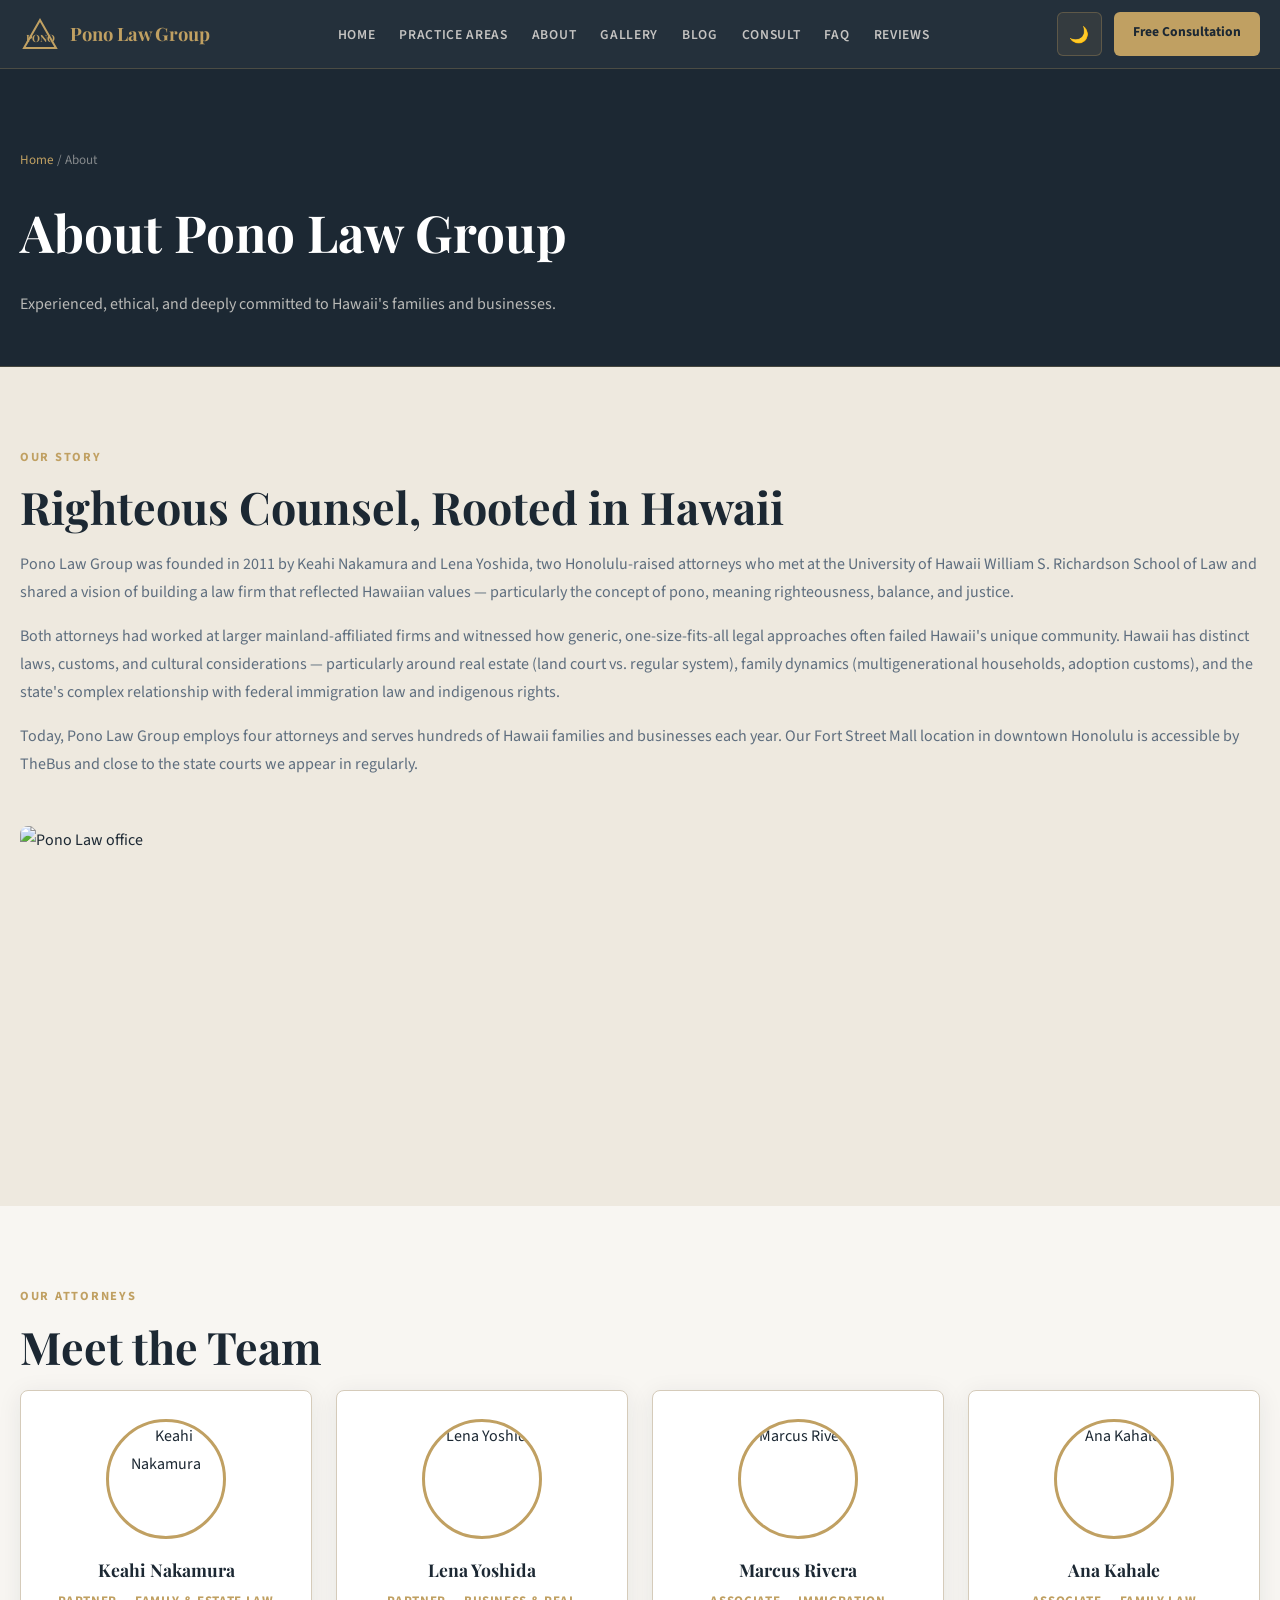
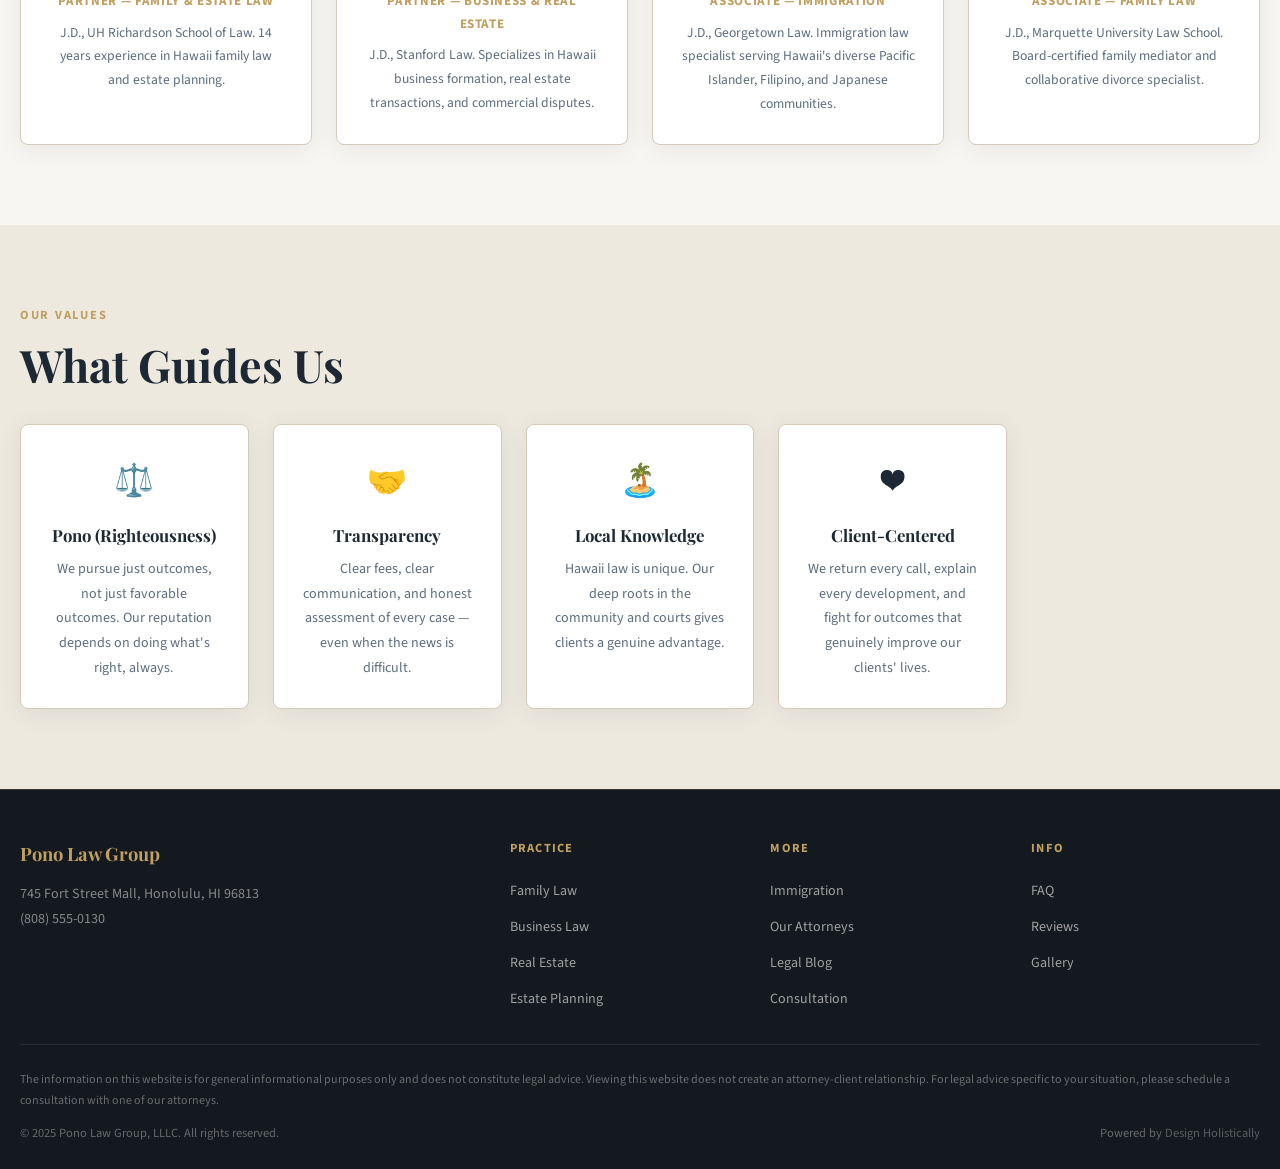
==== about.html @ 9514b001 "Initial commit: Pono Law Group — Hawaii legal services sample site (Honolulu, Oahu)" ====
<!DOCTYPE html>
<html lang="en" data-theme="light">
<head>
<meta charset="UTF-8"><meta name="viewport" content="width=device-width, initial-scale=1.0">
<title>About Our Attorneys — Pono Law Group | Honolulu, Hawaii</title>
<meta name="description" content="Meet the attorneys at Pono Law Group — experienced Honolulu lawyers serving Hawaii's families and businesses.">
<meta property="og:title" content="About Our Attorneys — Pono Law Group">
<meta property="og:type" content="website">
<link rel="stylesheet" href="css/style.css">
<script type="application/ld+json">{"@context":"https://schema.org","@type":"LegalService","name":"Pono Law Group","description":"Righteous counsel for island families and businesses","telephone":"(808) 555-0130","address":{"@type":"PostalAddress","streetAddress":"745 Fort Street Mall","addressLocality":"Honolulu","addressRegion":"HI","postalCode":"96813"},"priceRange":"$$"}</script>
</head>
<body>
<header class="site-header">
  <div class="header-inner">
    <a href="index.html" class="logo-wrap"><svg width="40" height="36" viewBox="0 0 40 36" fill="none">
  <path d="M4 32 L20 4 L36 32 Z" stroke="#C0A062" stroke-width="2" fill="none"/>
  <text x="20" y="26" text-anchor="middle" font-family="Playfair Display,serif" font-weight="700" font-size="10" fill="#C0A062">PONO</text>
</svg><span>Pono Law Group</span></a>
    <nav><ul class="nav-links" id="nav-links">
      <li><a href="index.html">Home</a></li><li><a href="services.html">Practice Areas</a></li><li><a href="about.html">About</a></li><li><a href="gallery.html">Gallery</a></li><li><a href="blog.html">Blog</a></li><li><a href="booking.html">Consult</a></li><li><a href="faq.html">FAQ</a></li><li><a href="reviews.html">Reviews</a></li>
    </ul></nav>
    <div class="header-actions">
      <button id="theme-toggle" class="btn-theme">🌙</button>
      <a href="booking.html" class="btn-book">Free Consultation</a>
      <button class="hamburger" id="hamburger" aria-label="Menu" aria-expanded="false"><span></span><span></span><span></span></button>
    </div>
  </div>
</header>
<main>

  <div class="page-hero"><div class="section-inner">
    <div class="breadcrumb"><a href="index.html">Home</a> / About</div>
    <h1>About Pono Law Group</h1>
    <p>Experienced, ethical, and deeply committed to Hawaii's families and businesses.</p>
  </div></div>
  <section class="section section-alt"><div class="section-inner">
    <div style="display:grid;gap:3rem;">
      <div class="reveal">
        <div class="section-label">Our Story</div>
        <h2 class="section-title">Righteous Counsel, Rooted in Hawaii</h2>
        <p style="color:var(--text-muted);margin-bottom:1rem;">Pono Law Group was founded in 2011 by Keahi Nakamura and Lena Yoshida, two Honolulu-raised attorneys who met at the University of Hawaii William S. Richardson School of Law and shared a vision of building a law firm that reflected Hawaiian values — particularly the concept of pono, meaning righteousness, balance, and justice.</p>
        <p style="color:var(--text-muted);margin-bottom:1rem;">Both attorneys had worked at larger mainland-affiliated firms and witnessed how generic, one-size-fits-all legal approaches often failed Hawaii's unique community. Hawaii has distinct laws, customs, and cultural considerations — particularly around real estate (land court vs. regular system), family dynamics (multigenerational households, adoption customs), and the state's complex relationship with federal immigration law and indigenous rights.</p>
        <p style="color:var(--text-muted);">Today, Pono Law Group employs four attorneys and serves hundreds of Hawaii families and businesses each year. Our Fort Street Mall location in downtown Honolulu is accessible by TheBus and close to the state courts we appear in regularly.</p>
      </div>
      <img src="https://picsum.photos/760/360?random=517" alt="Pono Law office" style="border-radius:8px;width:100%;height:300px;object-fit:cover;" class="reveal">
    </div>
  </div></section>
  <section class="section"><div class="section-inner">
    <div class="section-label reveal">Our Attorneys</div>
    <h2 class="section-title reveal">Meet the Team</h2>
    <div class="team-grid">
      <div class="team-card reveal"><img src="https://picsum.photos/120/120?random=518" alt="Keahi Nakamura"><h3>Keahi Nakamura</h3><div class="title">Partner — Family & Estate Law</div><p>J.D., UH Richardson School of Law. 14 years experience in Hawaii family law and estate planning.</p></div>
      <div class="team-card reveal"><img src="https://picsum.photos/120/120?random=519" alt="Lena Yoshida"><h3>Lena Yoshida</h3><div class="title">Partner — Business & Real Estate</div><p>J.D., Stanford Law. Specializes in Hawaii business formation, real estate transactions, and commercial disputes.</p></div>
      <div class="team-card reveal"><img src="https://picsum.photos/120/120?random=520" alt="Marcus Rivera"><h3>Marcus Rivera</h3><div class="title">Associate — Immigration</div><p>J.D., Georgetown Law. Immigration law specialist serving Hawaii's diverse Pacific Islander, Filipino, and Japanese communities.</p></div>
      <div class="team-card reveal"><img src="https://picsum.photos/120/120?random=521" alt="Ana Kahale"><h3>Ana Kahale</h3><div class="title">Associate — Family Law</div><p>J.D., Marquette University Law School. Board-certified family mediator and collaborative divorce specialist.</p></div>
    </div>
  </div></section>
  <section class="section section-alt"><div class="section-inner">
    <div class="section-label reveal">Our Values</div>
    <h2 class="section-title reveal">What Guides Us</h2>
    <div class="values-grid">
      <div class="value-card reveal"><div class="value-icon">⚖️</div><h3>Pono (Righteousness)</h3><p>We pursue just outcomes, not just favorable outcomes. Our reputation depends on doing what's right, always.</p></div>
      <div class="value-card reveal"><div class="value-icon">🤝</div><h3>Transparency</h3><p>Clear fees, clear communication, and honest assessment of every case — even when the news is difficult.</p></div>
      <div class="value-card reveal"><div class="value-icon">🏝️</div><h3>Local Knowledge</h3><p>Hawaii law is unique. Our deep roots in the community and courts gives clients a genuine advantage.</p></div>
      <div class="value-card reveal"><div class="value-icon">❤️</div><h3>Client-Centered</h3><p>We return every call, explain every development, and fight for outcomes that genuinely improve our clients' lives.</p></div>
    </div>
  </div></section>

</main>
<footer class="site-footer">
  <div class="footer-inner">
    <div class="footer-brand"><div class="logo-wrap" style="color:var(--accent);">Pono Law Group</div><p>745 Fort Street Mall, Honolulu, HI 96813<br>(808) 555-0130</p></div>
    <div class="footer-col"><h4>Practice</h4><ul><li><a href="services.html">Family Law</a></li><li><a href="services.html">Business Law</a></li><li><a href="services.html">Real Estate</a></li><li><a href="services.html">Estate Planning</a></li></ul></div>
    <div class="footer-col"><h4>More</h4><ul><li><a href="services.html">Immigration</a></li><li><a href="about.html">Our Attorneys</a></li><li><a href="blog.html">Legal Blog</a></li><li><a href="booking.html">Consultation</a></li></ul></div>
    <div class="footer-col"><h4>Info</h4><ul><li><a href="faq.html">FAQ</a></li><li><a href="reviews.html">Reviews</a></li><li><a href="gallery.html">Gallery</a></li></ul></div>
  </div>
  <div class="footer-disclaimer">The information on this website is for general informational purposes only and does not constitute legal advice. Viewing this website does not create an attorney-client relationship. For legal advice specific to your situation, please schedule a consultation with one of our attorneys.</div>
  <div class="footer-bottom">
    <span>© 2025 Pono Law Group, LLLC. All rights reserved.</span>
    <span>Powered by <a href="https://designholistically.com" target="_blank" rel="noopener">Design Holistically</a></span>
  </div>
</footer>
<button class="back-to-top" id="back-to-top" aria-label="Back to top">↑</button>
<script src="js/main.js"></script>
</body>
</html>
---- css/style.css ----
@import url('https://fonts.googleapis.com/css2?family=Playfair+Display:ital,wght@0,400;0,600;0,700;1,400&family=Source+Sans+3:wght@400;600;700&display=swap');
:root {
  --primary: #1C2833;
  --accent: #C0A062;
  --bg: #F8F6F2;
  --bg2: #EEE9DF;
  --text: #1C2833;
  --text-muted: #5D6D7E;
  --border: #D5CBBA;
  --white: #ffffff;
  --shadow: 0 4px 24px rgba(28,40,51,0.08);
  --radius: 8px;
  --font-heading: 'Playfair Display', serif;
  --font-body: 'Source Sans 3', sans-serif;
  --transition: all 0.3s ease;
}
[data-theme="dark"] {
  --bg: #131920;
  --bg2: #1A2230;
  --text: #EDE9E3;
  --text-muted: #9AA5B1;
  --border: #2D3E50;
  --white: #1A2230;
  --shadow: 0 4px 24px rgba(0,0,0,0.45);
}
*, *::before, *::after { box-sizing: border-box; margin: 0; padding: 0; }
html { scroll-behavior: smooth; }
body { font-family: var(--font-body); background: var(--bg); color: var(--text); line-height: 1.75; transition: background 0.3s, color 0.3s; }
img { max-width: 100%; display: block; }
a { color: var(--primary); text-decoration: none; }
.site-header { position: sticky; top: 0; z-index: 100; background: rgba(28,40,51,0.96); backdrop-filter: blur(12px); border-bottom: 1px solid rgba(192,160,98,0.25); padding: 0 1.25rem; }
.header-inner { max-width: 1280px; margin: 0 auto; display: flex; align-items: center; justify-content: space-between; height: 68px; }
.logo-wrap { display: flex; align-items: center; gap: 0.6rem; font-family: var(--font-heading); font-size: 1.15rem; font-weight: 700; color: var(--accent); }
.nav-links { display: flex; gap: 1.5rem; list-style: none; }
.nav-links a { font-size: 0.85rem; font-weight: 600; color: rgba(237,233,227,0.8); letter-spacing: 0.05em; text-transform: uppercase; transition: color 0.2s; }
.nav-links a:hover { color: var(--accent); }
.header-actions { display: flex; align-items: center; gap: 0.75rem; }
.btn-theme { background: rgba(192,160,98,0.1); border: 1px solid rgba(192,160,98,0.3); border-radius: 6px; padding: 0.4rem 0.7rem; cursor: pointer; color: var(--accent); font-size: 1rem; min-width: 44px; min-height: 44px; transition: var(--transition); }
.btn-book { background: var(--accent); color: var(--primary); border: none; border-radius: 6px; padding: 0.5rem 1.2rem; font-weight: 700; cursor: pointer; font-size: 0.85rem; min-height: 44px; transition: var(--transition); font-family: var(--font-body); }
.btn-book:hover { background: #D4B070; }
.hamburger { display: none; flex-direction: column; gap: 5px; background: none; border: none; cursor: pointer; padding: 0.5rem; min-width: 44px; min-height: 44px; justify-content: center; align-items: center; }
.hamburger span { width: 24px; height: 2px; background: var(--accent); border-radius: 2px; transition: var(--transition); }
@media (max-width: 768px) { .nav-links { display: none; flex-direction: column; position: absolute; top: 68px; left: 0; right: 0; background: #1C2833; border-bottom: 1px solid rgba(192,160,98,0.25); padding: 1rem 1.25rem; gap: 0.5rem; } .nav-links.open { display: flex; } .hamburger { display: flex; } .btn-book { display: none; } }
.hero { position: relative; min-height: 88vh; display: flex; align-items: center; background: #1C2833; overflow: hidden; }
.hero-bg { position: absolute; inset: 0; }
.hero-bg img { width: 100%; height: 100%; object-fit: cover; opacity: 0.25; }
.hero-decor { position: absolute; bottom: 0; left: 0; right: 0; height: 3px; background: linear-gradient(90deg, transparent, var(--accent), transparent); }
.hero-content { position: relative; z-index: 2; max-width: 1280px; margin: 0 auto; padding: 4rem 1.25rem; }
.hero-badge { display: inline-block; background: rgba(192,160,98,0.15); color: var(--accent); border: 1px solid rgba(192,160,98,0.35); border-radius: 4px; padding: 0.3rem 1rem; font-size: 0.78rem; font-weight: 700; letter-spacing: 0.1em; text-transform: uppercase; margin-bottom: 1.5rem; }
.hero h1 { font-family: var(--font-heading); font-size: clamp(2.5rem, 6vw, 4.5rem); font-weight: 700; color: #fff; line-height: 1.1; margin-bottom: 1.25rem; max-width: 740px; }
.hero h1 em { color: var(--accent); font-style: italic; }
.hero p { font-size: 1.1rem; color: rgba(237,233,227,0.8); max-width: 560px; margin-bottom: 2rem; }
.hero-cta { display: flex; gap: 1rem; flex-wrap: wrap; }
.btn-primary { background: var(--accent); color: var(--primary); border: none; border-radius: 6px; padding: 0.85rem 2rem; font-weight: 700; font-size: 1rem; cursor: pointer; transition: var(--transition); min-height: 44px; display: inline-flex; align-items: center; gap: 0.5rem; }
.btn-primary:hover { background: #D4B070; }
.btn-secondary { background: transparent; color: #fff; border: 1px solid rgba(255,255,255,0.4); border-radius: 6px; padding: 0.85rem 2rem; font-weight: 700; font-size: 1rem; cursor: pointer; transition: var(--transition); min-height: 44px; display: inline-flex; align-items: center; }
.btn-secondary:hover { border-color: var(--accent); color: var(--accent); }
.section { padding: 5rem 1.25rem; }
.section-inner { max-width: 1280px; margin: 0 auto; }
.section-label { font-size: 0.78rem; font-weight: 700; letter-spacing: 0.14em; text-transform: uppercase; color: var(--accent); margin-bottom: 0.75rem; }
.section-title { font-family: var(--font-heading); font-size: clamp(1.8rem, 4vw, 2.8rem); font-weight: 700; color: var(--text); line-height: 1.2; margin-bottom: 1rem; }
.section-sub { font-size: 1rem; color: var(--text-muted); max-width: 600px; margin-bottom: 3rem; }
.section-alt { background: var(--bg2); }
.services-grid { display: grid; grid-template-columns: repeat(auto-fill, minmax(280px, 1fr)); gap: 1.5rem; }
.service-card { background: var(--white); border: 1px solid var(--border); border-radius: var(--radius); overflow: hidden; transition: var(--transition); box-shadow: var(--shadow); }
.service-card:hover { transform: translateY(-3px); border-color: var(--accent); }
.service-card img { width: 100%; height: 190px; object-fit: cover; }
.service-card-body { padding: 1.5rem; }
.service-card h3 { font-family: var(--font-heading); font-size: 1.15rem; color: var(--text); margin-bottom: 0.4rem; }
.service-card p { font-size: 0.9rem; color: var(--text-muted); margin-bottom: 0.75rem; }
.service-price { font-size: 0.95rem; font-weight: 700; color: var(--accent); }
.testimonials-grid { display: grid; grid-template-columns: repeat(auto-fill, minmax(280px, 1fr)); gap: 1.5rem; }
.testimonial-card { background: var(--white); border: 1px solid var(--border); border-radius: var(--radius); padding: 2rem; box-shadow: var(--shadow); }
.stars { color: var(--accent); font-size: 1.1rem; margin-bottom: 0.75rem; }
.testimonial-text { font-style: italic; font-family: var(--font-heading); color: var(--text-muted); font-size: 0.97rem; margin-bottom: 1.25rem; line-height: 1.6; }
.testimonial-author { display: flex; align-items: center; gap: 0.75rem; }
.testimonial-author img { width: 44px; height: 44px; border-radius: 50%; object-fit: cover; }
.testimonial-author strong { display: block; font-size: 0.88rem; color: var(--text); }
.testimonial-author span { font-size: 0.78rem; color: var(--text-muted); }
.cta-banner { background: #1C2833; color: #fff; padding: 4.5rem 1.25rem; text-align: center; border-top: 1px solid rgba(192,160,98,0.3); }
.cta-banner h2 { font-family: var(--font-heading); font-size: clamp(1.8rem, 3vw, 2.8rem); margin-bottom: 1rem; }
.cta-banner p { font-size: 1rem; color: rgba(237,233,227,0.7); margin-bottom: 2rem; max-width: 500px; margin-left: auto; margin-right: auto; }
.gallery-grid { display: grid; grid-template-columns: repeat(2, 1fr); gap: 1rem; }
@media (min-width: 768px) { .gallery-grid { grid-template-columns: repeat(3, 1fr); } }
@media (min-width: 1280px) { .gallery-grid { grid-template-columns: repeat(4, 1fr); } }
.gallery-item { border-radius: var(--radius); overflow: hidden; aspect-ratio: 1; cursor: pointer; }
.gallery-item img { width: 100%; height: 100%; object-fit: cover; transition: transform 0.4s; }
.gallery-item:hover img { transform: scale(1.05); }
.blog-grid { display: grid; grid-template-columns: repeat(auto-fill, minmax(300px, 1fr)); gap: 1.5rem; }
.blog-card { background: var(--white); border: 1px solid var(--border); border-radius: var(--radius); overflow: hidden; transition: var(--transition); box-shadow: var(--shadow); }
.blog-card:hover { transform: translateY(-3px); border-color: var(--accent); }
.blog-card img { width: 100%; height: 190px; object-fit: cover; }
.blog-card-body { padding: 1.5rem; }
.blog-tag { font-size: 0.72rem; font-weight: 700; letter-spacing: 0.1em; text-transform: uppercase; color: var(--accent); margin-bottom: 0.5rem; }
.blog-card h3 { font-family: var(--font-heading); font-size: 1.05rem; color: var(--text); margin-bottom: 0.4rem; line-height: 1.35; }
.blog-card p { font-size: 0.88rem; color: var(--text-muted); margin-bottom: 0.75rem; }
.blog-meta { font-size: 0.78rem; color: var(--text-muted); }
.read-more { color: var(--accent); font-weight: 700; font-size: 0.88rem; }
.blog-post { max-width: 760px; margin: 0 auto; padding: 3rem 1.25rem; }
.blog-post h1 { font-family: var(--font-heading); font-size: clamp(1.8rem, 4vw, 2.8rem); color: var(--text); margin-bottom: 1rem; line-height: 1.2; }
.blog-post .meta { font-size: 0.82rem; color: var(--text-muted); margin-bottom: 2rem; }
.blog-post img { border-radius: var(--radius); margin: 2rem 0; width: 100%; height: 380px; object-fit: cover; }
.blog-post h2 { font-family: var(--font-heading); font-size: 1.55rem; color: var(--text); margin: 2rem 0 0.75rem; }
.blog-post p { font-size: 1rem; color: var(--text-muted); margin-bottom: 1.25rem; }
.blog-post ul { margin: 1rem 0 1.5rem 1.5rem; color: var(--text-muted); }
.blog-post ul li { margin-bottom: 0.5rem; }
.disclaimer { background: var(--bg2); border: 1px solid var(--border); border-radius: var(--radius); padding: 1.25rem 1.5rem; font-size: 0.85rem; color: var(--text-muted); margin-top: 2rem; font-style: italic; }
.booking-section { max-width: 680px; margin: 0 auto; padding: 3rem 1.25rem; }
.step-indicator { display: flex; gap: 0.5rem; margin-bottom: 2.5rem; }
.step { flex: 1; height: 4px; border-radius: 2px; background: var(--border); transition: var(--transition); }
.step.active { background: var(--accent); }
.step.done { background: var(--primary); }
.form-group { margin-bottom: 1.5rem; }
.form-group label { display: block; font-weight: 700; font-size: 0.88rem; margin-bottom: 0.5rem; color: var(--text); }
.form-group input, .form-group select, .form-group textarea { width: 100%; padding: 0.75rem 1rem; border: 1px solid var(--border); border-radius: 6px; font-family: var(--font-body); font-size: 0.95rem; background: var(--bg); color: var(--text); transition: border-color 0.2s; min-height: 44px; }
.form-group input:focus, .form-group select:focus, .form-group textarea:focus { outline: none; border-color: var(--accent); }
.form-group textarea { min-height: 130px; resize: vertical; }
.form-nav { display: flex; gap: 1rem; justify-content: space-between; margin-top: 2rem; }
.booking-step { display: none; }
.booking-step.active { display: block; }
.service-option { border: 1px solid var(--border); border-radius: var(--radius); padding: 1.25rem; cursor: pointer; transition: var(--transition); margin-bottom: 0.75rem; }
.service-option:hover, .service-option.selected { border-color: var(--accent); background: rgba(192,160,98,0.05); }
.service-option h3 { font-family: var(--font-heading); font-size: 1rem; color: var(--text); }
.service-option p { font-size: 0.85rem; color: var(--text-muted); }
.confirmation-box { background: var(--bg2); border: 1px solid var(--border); border-radius: var(--radius); padding: 2rem; text-align: center; }
.confirmation-box .check { font-size: 3rem; margin-bottom: 1rem; }
.confirmation-box h2 { font-family: var(--font-heading); font-size: 1.8rem; color: var(--primary); margin-bottom: 0.5rem; }
.admin-login { max-width: 400px; margin: 6rem auto; padding: 0 1.25rem; }
.admin-card { background: var(--white); border: 1px solid var(--border); border-radius: var(--radius); padding: 2.5rem; box-shadow: var(--shadow); }
.admin-card h1 { font-family: var(--font-heading); font-size: 1.8rem; color: var(--text); margin-bottom: 0.5rem; }
.admin-card p { font-size: 0.88rem; color: var(--text-muted); margin-bottom: 2rem; }
.admin-dash { display: none; max-width: 1200px; margin: 0 auto; padding: 2rem 1.25rem; }
.stats-grid { display: grid; grid-template-columns: repeat(2, 1fr); gap: 1rem; margin-bottom: 2rem; }
@media (min-width: 768px) { .stats-grid { grid-template-columns: repeat(4, 1fr); } }
.stat-card { background: var(--white); border: 1px solid var(--border); border-radius: var(--radius); padding: 1.5rem; text-align: center; box-shadow: var(--shadow); }
.stat-card .stat-num { font-family: var(--font-heading); font-size: 2.2rem; font-weight: 700; color: var(--accent); }
.stat-card .stat-label { font-size: 0.82rem; color: var(--text-muted); margin-top: 0.25rem; }
.admin-table-wrap { background: var(--white); border: 1px solid var(--border); border-radius: var(--radius); padding: 1.5rem; box-shadow: var(--shadow); margin-bottom: 1.5rem; overflow-x: auto; }
.admin-table-wrap h2 { font-family: var(--font-heading); font-size: 1.2rem; margin-bottom: 1rem; color: var(--text); }
table { width: 100%; border-collapse: collapse; font-size: 0.88rem; }
th { text-align: left; padding: 0.6rem 0.75rem; background: var(--bg2); font-weight: 700; font-size: 0.78rem; text-transform: uppercase; letter-spacing: 0.05em; color: var(--text-muted); }
td { padding: 0.7rem 0.75rem; border-top: 1px solid var(--border); color: var(--text); }
.badge { display: inline-block; padding: 0.2rem 0.6rem; border-radius: 12px; font-size: 0.75rem; font-weight: 700; }
.badge-green { background: #D1FAE5; color: #065F46; }
.badge-yellow { background: #FEF3C7; color: #92400E; }
.badge-red { background: #FEE2E2; color: #991B1B; }
.faq-list { max-width: 760px; margin: 0 auto; }
.faq-item { border-bottom: 1px solid var(--border); }
.faq-question { width: 100%; background: none; border: none; text-align: left; padding: 1.25rem 0; font-family: var(--font-heading); font-size: 1.05rem; color: var(--text); cursor: pointer; display: flex; justify-content: space-between; align-items: center; gap: 1rem; min-height: 44px; }
.faq-question:hover { color: var(--accent); }
.faq-icon { font-size: 1.2rem; color: var(--accent); flex-shrink: 0; transition: transform 0.3s; }
.faq-answer { font-size: 0.95rem; color: var(--text-muted); padding-bottom: 1.25rem; display: none; }
.faq-answer.open { display: block; }
.faq-icon.open { transform: rotate(45deg); }
.reviews-grid { display: grid; grid-template-columns: repeat(auto-fill, minmax(280px, 1fr)); gap: 1.5rem; }
.review-card { background: var(--white); border: 1px solid var(--border); border-radius: var(--radius); padding: 1.75rem; box-shadow: var(--shadow); }
.team-grid { display: grid; grid-template-columns: repeat(auto-fill, minmax(240px, 1fr)); gap: 1.5rem; }
.team-card { background: var(--white); border: 1px solid var(--border); border-radius: var(--radius); padding: 1.75rem; text-align: center; box-shadow: var(--shadow); }
.team-card img { width: 120px; height: 120px; border-radius: 50%; margin: 0 auto 1rem; object-fit: cover; border: 3px solid var(--accent); }
.team-card h3 { font-family: var(--font-heading); font-size: 1.1rem; color: var(--text); margin-bottom: 0.25rem; }
.team-card .title { font-size: 0.82rem; color: var(--accent); font-weight: 700; letter-spacing: 0.05em; text-transform: uppercase; margin-bottom: 0.5rem; }
.team-card p { font-size: 0.85rem; color: var(--text-muted); }
.values-grid { display: grid; grid-template-columns: repeat(auto-fill, minmax(220px, 1fr)); gap: 1.5rem; margin-top: 2rem; }
.value-card { background: var(--white); border: 1px solid var(--border); border-radius: var(--radius); padding: 1.75rem; text-align: center; box-shadow: var(--shadow); }
.value-icon { font-size: 2rem; margin-bottom: 0.75rem; }
.value-card h3 { font-family: var(--font-heading); font-size: 1.05rem; color: var(--text); margin-bottom: 0.4rem; }
.value-card p { font-size: 0.88rem; color: var(--text-muted); }
.site-footer { background: #13191F; color: rgba(237,233,227,0.75); padding: 3rem 1.25rem 1.5rem; border-top: 1px solid rgba(192,160,98,0.2); }
.footer-inner { max-width: 1280px; margin: 0 auto; display: grid; grid-template-columns: 1fr; gap: 2rem; }
@media (min-width: 768px) { .footer-inner { grid-template-columns: 2fr 1fr 1fr 1fr; } }
.footer-brand p { font-size: 0.88rem; opacity: 0.7; margin-top: 0.75rem; max-width: 280px; }
.footer-col h4 { font-weight: 700; font-size: 0.78rem; letter-spacing: 0.1em; text-transform: uppercase; color: var(--accent); margin-bottom: 1rem; }
.footer-col ul { list-style: none; }
.footer-col ul li { margin-bottom: 0.5rem; }
.footer-col ul li a { color: rgba(237,233,227,0.65); font-size: 0.88rem; transition: color 0.2s; }
.footer-col ul li a:hover { color: var(--accent); }
.footer-disclaimer { max-width: 1280px; margin: 1.5rem auto 0; padding-top: 1.5rem; border-top: 1px solid rgba(237,233,227,0.1); font-size: 0.75rem; color: rgba(237,233,227,0.4); }
.footer-bottom { max-width: 1280px; margin: 0.75rem auto 0; display: flex; flex-wrap: wrap; justify-content: space-between; gap: 0.5rem; font-size: 0.78rem; opacity: 0.5; }
.footer-bottom a { color: rgba(237,233,227,0.65); }
.back-to-top { position: fixed; bottom: 1.5rem; right: 1.5rem; width: 44px; height: 44px; background: var(--accent); color: var(--primary); border: none; border-radius: 4px; cursor: pointer; font-size: 1rem; display: flex; align-items: center; justify-content: center; font-weight: 700; opacity: 0; pointer-events: none; transition: var(--transition); z-index: 90; }
.back-to-top.visible { opacity: 1; pointer-events: all; }
.reveal { opacity: 0; transform: translateY(24px); transition: opacity 0.6s ease, transform 0.6s ease; }
.reveal.visible { opacity: 1; transform: none; }
.page-hero { background: #1C2833; color: #fff; padding: 5rem 1.25rem 3rem; border-bottom: 1px solid rgba(192,160,98,0.25); }
.page-hero h1 { font-family: var(--font-heading); font-size: clamp(2rem, 4vw, 3.2rem); margin-bottom: 0.75rem; }
.page-hero p { font-size: 1rem; color: rgba(237,233,227,0.75); max-width: 560px; }
.breadcrumb { font-size: 0.82rem; color: rgba(237,233,227,0.5); margin-bottom: 1rem; }
.breadcrumb a { color: var(--accent); }
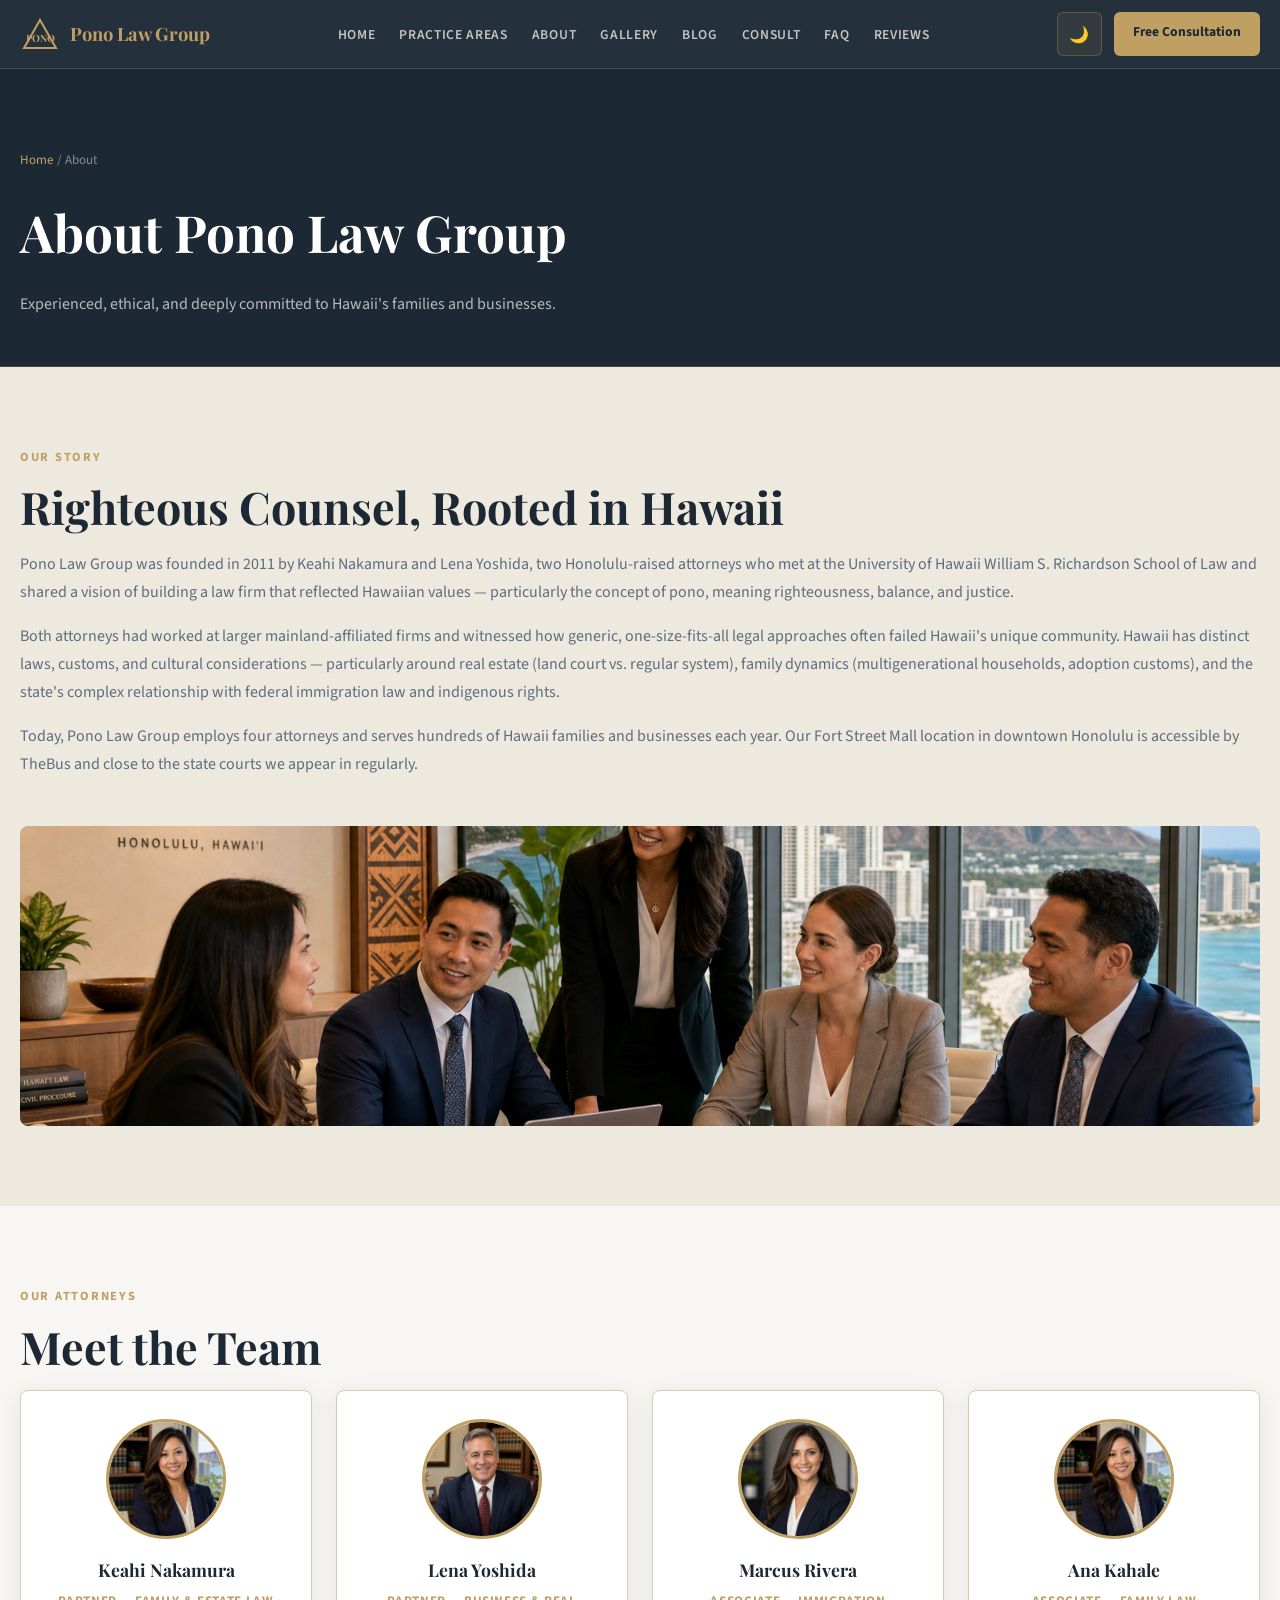
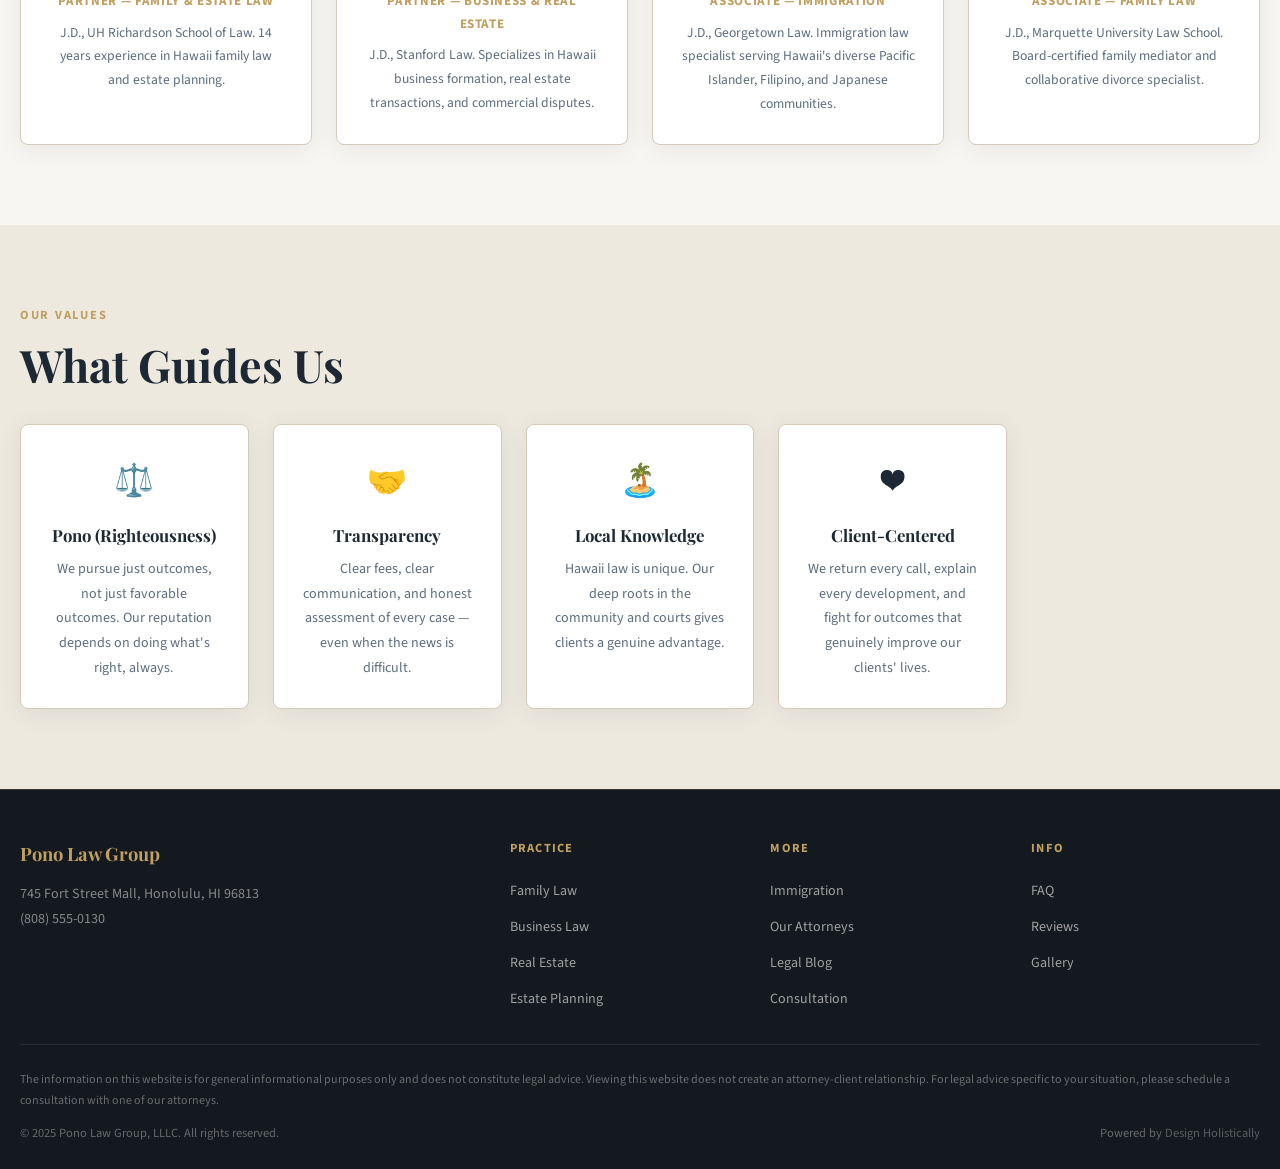
==== commit 6f2d0e90: "feat: replace all picsum placeholders with AI-generated photorealistic images" ====
--- a/about.html
+++ b/about.html
@@ -42,17 +42,17 @@
         <p style="color:var(--text-muted);margin-bottom:1rem;">Both attorneys had worked at larger mainland-affiliated firms and witnessed how generic, one-size-fits-all legal approaches often failed Hawaii's unique community. Hawaii has distinct laws, customs, and cultural considerations — particularly around real estate (land court vs. regular system), family dynamics (multigenerational households, adoption customs), and the state's complex relationship with federal immigration law and indigenous rights.</p>
         <p style="color:var(--text-muted);">Today, Pono Law Group employs four attorneys and serves hundreds of Hawaii families and businesses each year. Our Fort Street Mall location in downtown Honolulu is accessible by TheBus and close to the state courts we appear in regularly.</p>
       </div>
-      <img src="https://picsum.photos/760/360?random=517" alt="Pono Law office" style="border-radius:8px;width:100%;height:300px;object-fit:cover;" class="reveal">
+      <img src="images/about.png" alt="Pono Law office" style="border-radius:8px;width:100%;height:300px;object-fit:cover;" class="reveal">
     </div>
   </div></section>
   <section class="section"><div class="section-inner">
     <div class="section-label reveal">Our Attorneys</div>
     <h2 class="section-title reveal">Meet the Team</h2>
     <div class="team-grid">
-      <div class="team-card reveal"><img src="https://picsum.photos/120/120?random=518" alt="Keahi Nakamura"><h3>Keahi Nakamura</h3><div class="title">Partner — Family & Estate Law</div><p>J.D., UH Richardson School of Law. 14 years experience in Hawaii family law and estate planning.</p></div>
-      <div class="team-card reveal"><img src="https://picsum.photos/120/120?random=519" alt="Lena Yoshida"><h3>Lena Yoshida</h3><div class="title">Partner — Business & Real Estate</div><p>J.D., Stanford Law. Specializes in Hawaii business formation, real estate transactions, and commercial disputes.</p></div>
-      <div class="team-card reveal"><img src="https://picsum.photos/120/120?random=520" alt="Marcus Rivera"><h3>Marcus Rivera</h3><div class="title">Associate — Immigration</div><p>J.D., Georgetown Law. Immigration law specialist serving Hawaii's diverse Pacific Islander, Filipino, and Japanese communities.</p></div>
-      <div class="team-card reveal"><img src="https://picsum.photos/120/120?random=521" alt="Ana Kahale"><h3>Ana Kahale</h3><div class="title">Associate — Family Law</div><p>J.D., Marquette University Law School. Board-certified family mediator and collaborative divorce specialist.</p></div>
+      <div class="team-card reveal"><img src="images/avatar-1.png" alt="Keahi Nakamura"><h3>Keahi Nakamura</h3><div class="title">Partner — Family & Estate Law</div><p>J.D., UH Richardson School of Law. 14 years experience in Hawaii family law and estate planning.</p></div>
+      <div class="team-card reveal"><img src="images/avatar-2.png" alt="Lena Yoshida"><h3>Lena Yoshida</h3><div class="title">Partner — Business & Real Estate</div><p>J.D., Stanford Law. Specializes in Hawaii business formation, real estate transactions, and commercial disputes.</p></div>
+      <div class="team-card reveal"><img src="images/avatar-3.png" alt="Marcus Rivera"><h3>Marcus Rivera</h3><div class="title">Associate — Immigration</div><p>J.D., Georgetown Law. Immigration law specialist serving Hawaii's diverse Pacific Islander, Filipino, and Japanese communities.</p></div>
+      <div class="team-card reveal"><img src="images/avatar-1.png" alt="Ana Kahale"><h3>Ana Kahale</h3><div class="title">Associate — Family Law</div><p>J.D., Marquette University Law School. Board-certified family mediator and collaborative divorce specialist.</p></div>
     </div>
   </div></section>
   <section class="section section-alt"><div class="section-inner">
